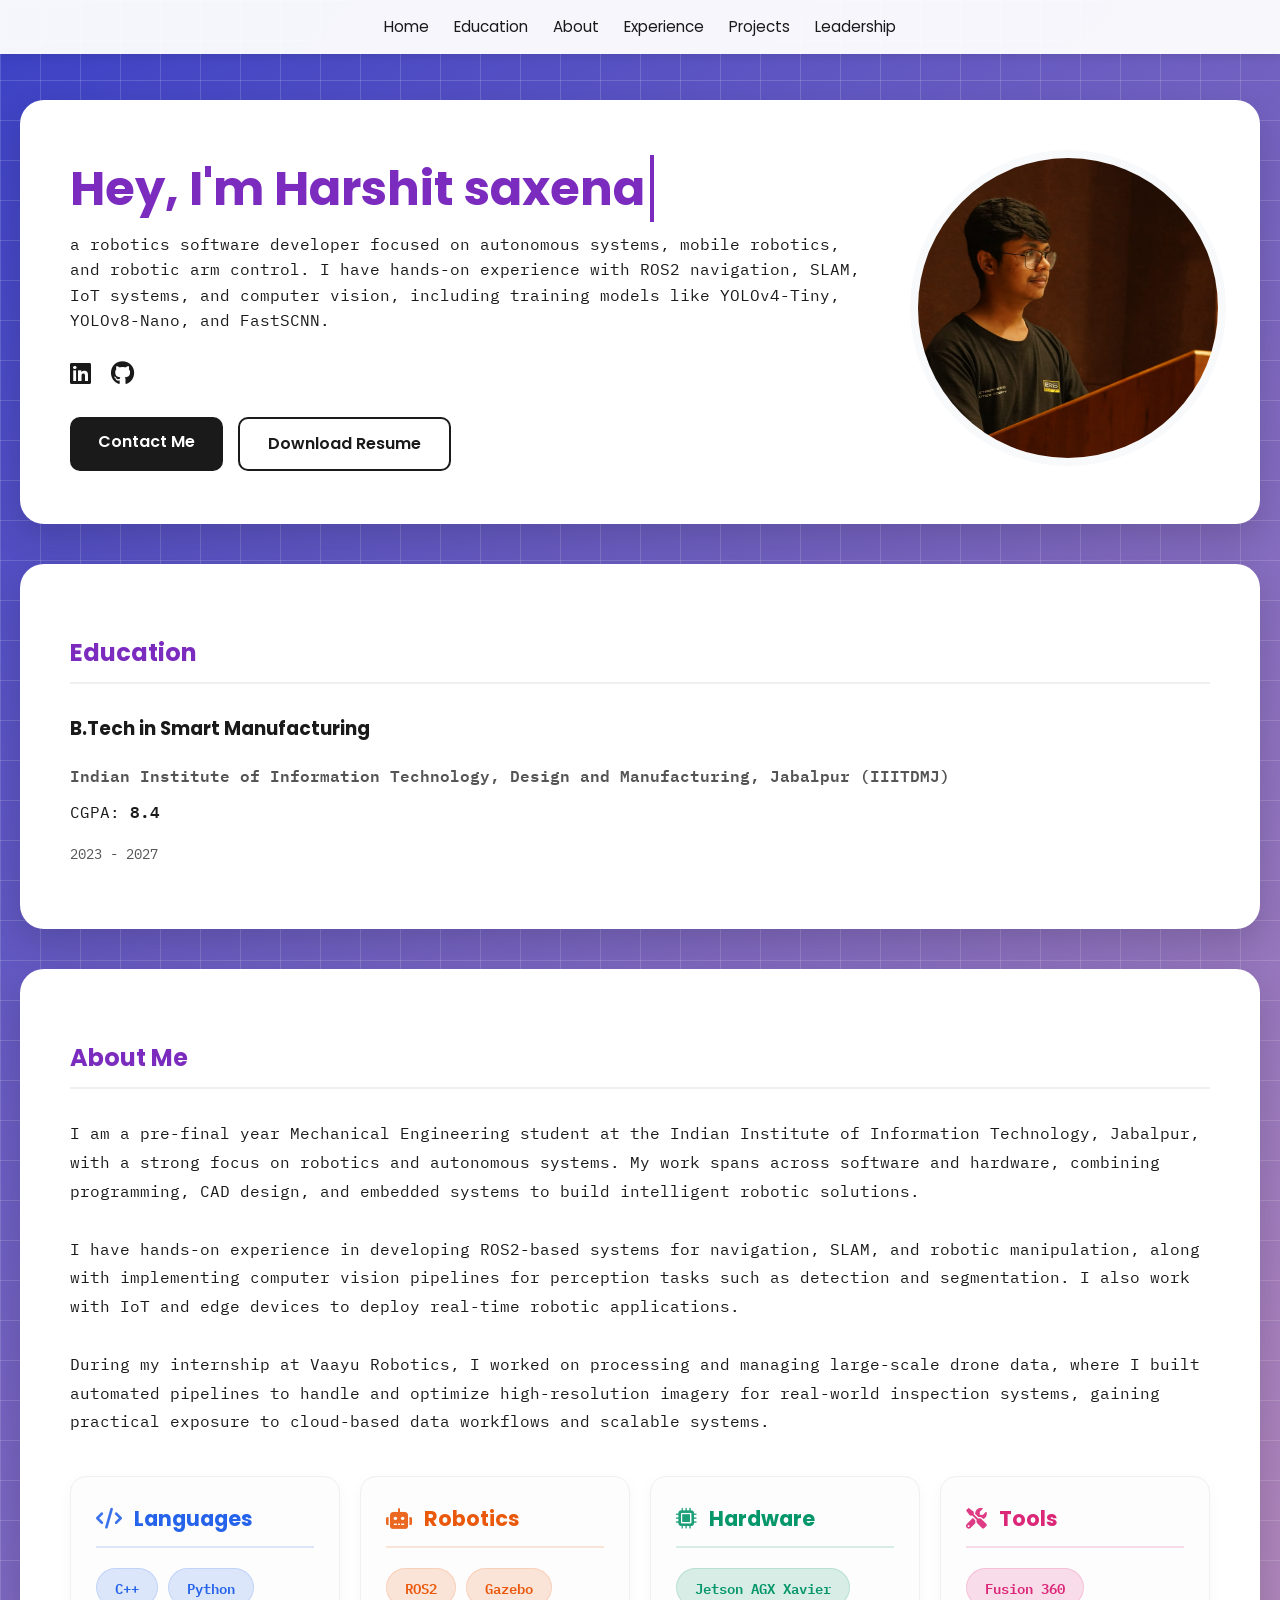
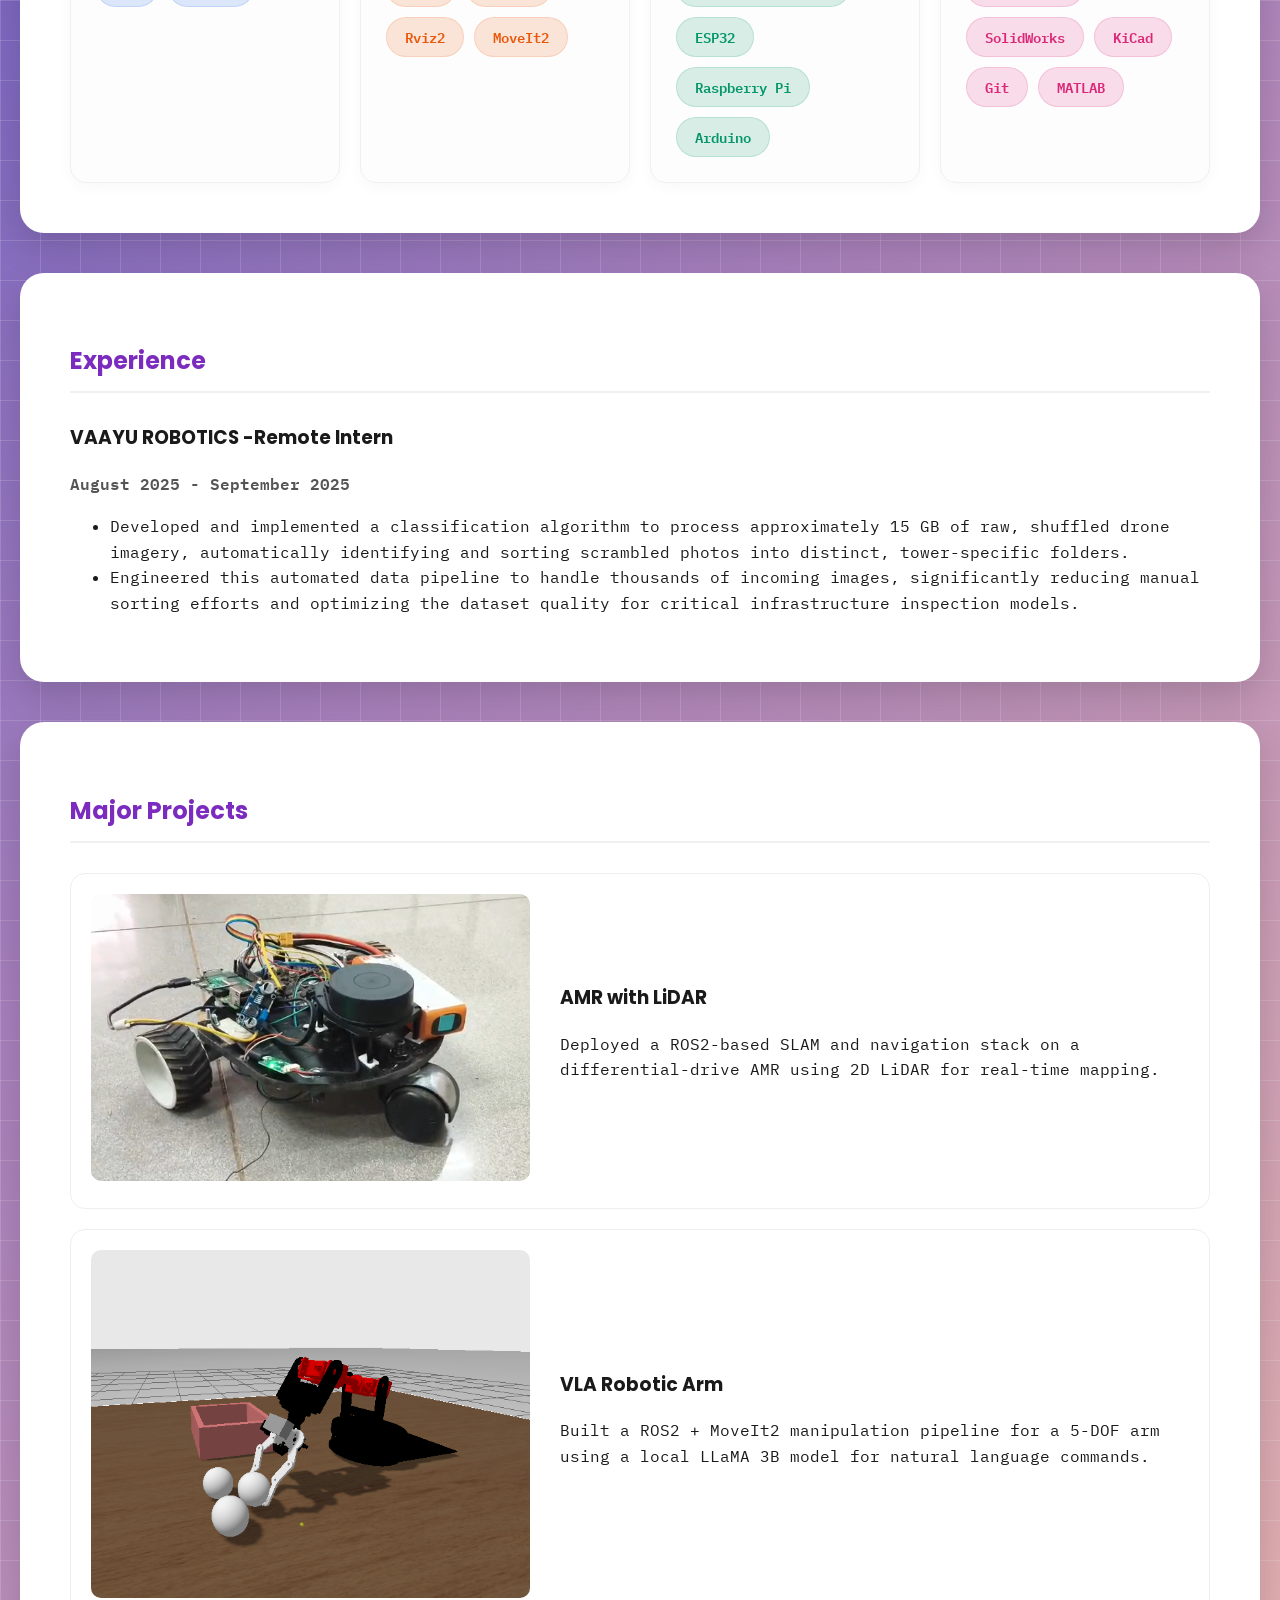
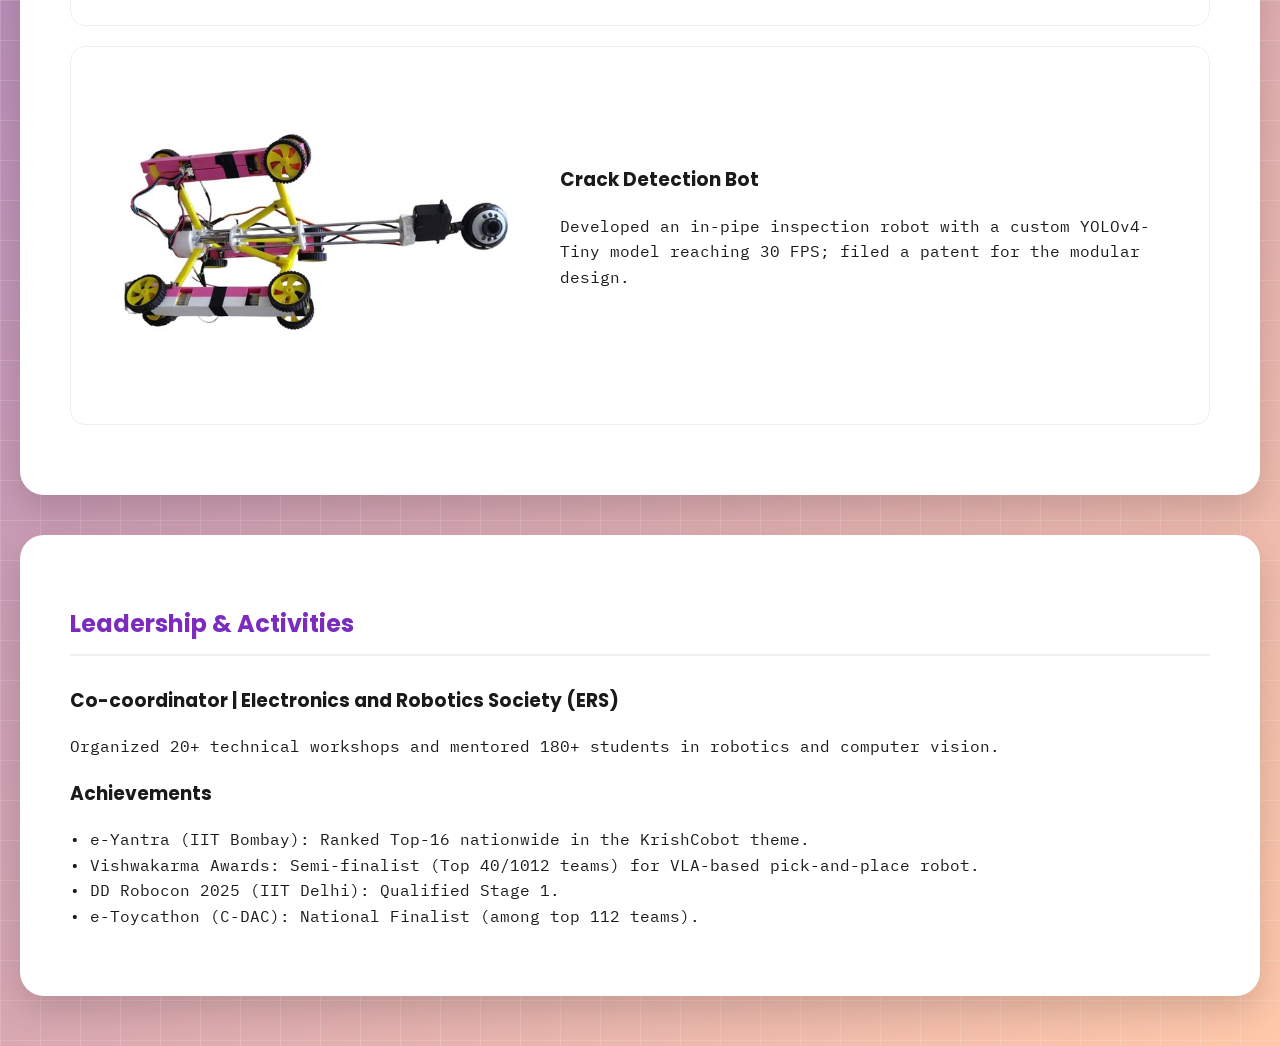
==== index.html @ 7beb9504 "Feat: Add initial project files and assets" ====
<!DOCTYPE html>
<html lang="en">
<head>
    <meta charset="UTF-8">
    <meta name="viewport" content="width=device-width, initial-scale=1.0">
    <title>Harshit Kumar Saxena | Portfolio</title>
    <link rel="stylesheet" href="https://cdnjs.cloudflare.com/ajax/libs/font-awesome/6.0.0/css/all.min.css">
    <link rel="stylesheet" href="styles.css">
</head>
<body>
    <nav>
        <div class="menu-btn" id="menu-btn">
            <i class="fa-solid fa-bars"></i>
        </div>
        
        <div class="nav-links" id="nav-links">
            <a href="#home">Home</a>
            <a href="#education">Education</a>
            <a href="#about">About</a>
            <a href="#experience">Experience</a>
            <a href="#projects">Projects</a>
            <a href="#leadership">Leadership</a>
        </div>
    </nav>

    <div class="container">
        <section id="home">
            <div class="hero-text">
                <p id="hero-greeting" style="margin:0; font-weight:600; color:var(--text-muted);"></p>
                <h1><span id="hero-title-accent"></span> <span id="hero-title-main"></span></h1>
                <p id="hero-description"></p>
                
                <div class="social-links">
                    <a id="link-linkedin" href="#" target="_blank"><i class="fa-brands fa-linkedin"></i></a>
                    <a id="link-github" href="#" target="_blank"><i class="fa-brands fa-github"></i></a>
                </div>

                <div class="btn-group">
                    <a id="link-email" href="#" class="btn btn-primary">Contact Me</a>
                    <a id="link-resume" href="#" class="btn btn-secondary" download>Download Resume</a>
                </div>
            </div>
            <div class="hero-img">
                <img id="hero-image" src="" alt="Profile">
            </div>
        </section>

        <section id="education">
            <h2>Education</h2>
            <div class="item">
                <h3 id="edu-degree"></h3>
                <span id="edu-institution" style="color: var(--text-muted); font-weight:600;"></span>
                <p style="margin-top: 10px;">CGPA: <span id="edu-cgpa" style="font-weight: 600;"></span></p>
                <p id="edu-duration" style="color: var(--text-muted); font-size: 0.9rem; margin-top: 5px;"></p>
            </div>
        </section>

        <section id="about">
            <h2>About Me</h2>
            <div id="about-description" style="margin-bottom: 40px; line-height: 1.8;"></div>
            
            <div class="skills-grid" id="skills-container"></div>
        </section>

        <section id="experience">
            <h2>Experience</h2>
            <div id="experience-container"></div>
        </section>

        <section id="projects">
            <h2>Major Projects</h2>
            <div id="projects-container"></div>
        </section>

        <section id="leadership">
            <h2>Leadership & Activities</h2>
            <div id="leadership-container"></div>
        </section>
    </div>

    <script>
        // --- 1. DATA LOADING FUNCTION ---
        async function loadPortfolioData() {
            try {
                const response = await fetch('data.json');
                const data = await response.json();

                // 1. Populate Hero
                document.getElementById('hero-title-accent').innerText = data.hero.titleAccent;
                document.getElementById('hero-description').innerText = data.hero.description;
                document.getElementById('link-linkedin').href = data.hero.linkedin;
                document.getElementById('link-github').href = data.hero.github;
                document.getElementById('link-email').href = `mailto:${data.hero.email}`;
                document.getElementById('link-resume').href = data.hero.resume;
                document.getElementById('hero-image').src = data.hero.image;

                // Populate Education
                document.getElementById('edu-degree').innerText = data.education.degree;
                document.getElementById('edu-institution').innerText = data.education.institution;
                document.getElementById('edu-cgpa').innerText = data.education.cgpa;
                document.getElementById('edu-duration').innerText = data.education.duration;

                // 2. Populate About
                document.getElementById('about-description').innerHTML = data.about.description;

                // 3. Populate Skills (Upgraded with Multi-Color Themes)
                const categoryThemes = {
                    "Languages": { icon: "fa-solid fa-code", color: "#2563eb", bg: "rgba(37, 99, 235, 0.15)" }, // Blue
                    "Robotics": { icon: "fa-solid fa-robot", color: "#ea580c", bg: "rgba(234, 88, 12, 0.15)" }, // Orange
                    "Hardware": { icon: "fa-solid fa-microchip", color: "#059669", bg: "rgba(5, 150, 105, 0.15)" }, // Green
                    "Tools": { icon: "fa-solid fa-screwdriver-wrench", color: "#db2777", bg: "rgba(219, 39, 119, 0.15)" } // Pink
                };

                const skillsHtml = data.skills.map(skill => {
                    // Get the theme for this category, or use default purple
                    const theme = categoryThemes[skill.category] || { icon: "fa-solid fa-star", color: "var(--accent)", bg: "rgba(123, 44, 191, 0.15)" };
                    
                    // Inject the dynamic colors directly into the tags
                    const tags = skill.items.split(',').map(item => 
                        `<span class="skill-tag" style="--tag-color: ${theme.color}; --tag-bg: ${theme.bg};">${item.trim()}</span>`
                    ).join('');
                    
                    return `
                    <div class="skill-category-card">
                        <h3 class="skill-category-title" style="color: ${theme.color}; border-bottom-color: ${theme.bg};">
                            <i class="${theme.icon}" style="margin-right: 12px; opacity: 0.9;"></i>${skill.category}
                        </h3>
                        <div class="skill-tags-container">
                            ${tags}
                        </div>
                    </div>
                    `;
                }).join('');
                document.getElementById('skills-container').innerHTML = skillsHtml;

                // 4. Populate Experience
                const expHtml = data.experience.map(exp => `
                    <div class="item">
                        <h3>${exp.role}</h3>
                        <span style="color: var(--text-muted); font-weight:600;">${exp.date}</span>
                        <ul>${exp.tasks.map(task => `<li>${task}</li>`).join('')}</ul>
                    </div>
                `).join('');
                document.getElementById('experience-container').innerHTML = expHtml;

                // 5. Populate Projects (Clickable Cards)
                const projHtml = data.projects.map(proj => `
                    <a href="${proj.link}" style="text-decoration: none; color: inherit; display: block;">
                        <div class="project-item project-card-hover">
                            <div class="project-media">
                                <img src="${proj.media}" alt="${proj.title} Media" onerror="this.src='https://via.placeholder.com/400x250?text=Project+Image'">
                            </div>
                            <div class="project-content">
                                <h3>${proj.title}</h3>
                                <p>${proj.description}</p>
                            </div>
                        </div>
                    </a>
                `).join('');
                document.getElementById('projects-container').innerHTML = projHtml;

                // 6. Populate Leadership
                const leadHtml = data.leadership.map(item => `
                    <div class="item">
                        <h3>${item.title}</h3>
                        <p>${item.description}</p>
                    </div>
                `).join('');
                document.getElementById('leadership-container').innerHTML = leadHtml;

            } catch (error) {
                console.error('Error loading data.json:', error);
            }
        }

        function initializeAnimations() {
            // A. Typewriter Effect for Hero Title
            const titleElement = document.getElementById('hero-title-accent');
            const text = titleElement.innerText; // Get the text that was just loaded from JSON
            titleElement.innerText = '';         // Clear it out to prepare for typing
            titleElement.classList.add('typewriter'); // Add the blinking cursor CSS class
            
            let i = 0;
            function type() {
                if (i < text.length) {
                    titleElement.innerHTML += text.charAt(i);
                    i++;
                    setTimeout(type, 50); // Speed of typing (50ms per letter)
                } else {
                    // Optional: remove blinking cursor 3 seconds after typing finishes
                    setTimeout(() => titleElement.classList.remove('typewriter'), 3000); 
                }
            }
            // Wait slightly before starting the typing effect
            setTimeout(type, 600); 

            // B. Scroll Reveal Observer (Fades sections in as you scroll down)
            const sections = document.querySelectorAll('section');
            
            // Hide all sections initially
            sections.forEach(sec => sec.classList.add('reveal'));

            // Watch for sections to enter the viewport
            const observer = new IntersectionObserver((entries) => {
                entries.forEach(entry => {
                    if (entry.isIntersecting) {
                        entry.target.classList.add('active'); // Trigger the fade-up animation
                        observer.unobserve(entry.target); // Only animate once
                    }
                });
            }, { threshold: 0.15 }); // Triggers when 15% of the section is visible

            sections.forEach(sec => observer.observe(sec));
        }

        // --- 3. EXECUTE EVERYTHING ON LOAD ---
        document.addEventListener('DOMContentLoaded', async () => {
            // First, wait for all the data to be fetched and injected into the HTML
            await loadPortfolioData(); 
            // Second, apply the typewriter and scroll animations to that newly loaded data
            initializeAnimations();    
            
            // --- NEW: HAMBURGER MENU LOGIC ---
            const menuBtn = document.getElementById('menu-btn');
            const navLinks = document.getElementById('nav-links');
            const menuIcon = menuBtn.querySelector('i');

            // Toggle menu when clicking the hamburger
            menuBtn.addEventListener('click', () => {
                navLinks.classList.toggle('active');
                // Switch icon between bars and an 'X'
                if (navLinks.classList.contains('active')) {
                    menuIcon.classList.replace('fa-bars', 'fa-xmark');
                } else {
                    menuIcon.classList.replace('fa-xmark', 'fa-bars');
                }
            });

            // Close the menu automatically when a link is clicked
            document.querySelectorAll('.nav-links a').forEach(link => {
                link.addEventListener('click', () => {
                    navLinks.classList.remove('active');
                    menuIcon.classList.replace('fa-xmark', 'fa-bars');
                });
            });
        });
    </script>
</body>
</html>
---- styles.css ----
@import url('https://fonts.googleapis.com/css2?family=IBM+Plex+Mono:wght@400;600&family=Poppins:wght@600;700;800&display=swap');

:root {
    --bg-purple: linear-gradient(135deg,#3b41c5 0%, #a981bb 49%, #ffc8a9 100%);
    --accent: #7b2cbf;
    --text-dark: #1a1a1a;
    --text-muted: #555;
    --card-shadow: 0 15px 35px rgba(0,0,0,0.15);
}

html { scroll-behavior: smooth; }

body {
    margin: 0;
    font-family: 'IBM Plex Mono', monospace; 
    background: 
        linear-gradient(rgba(255, 255, 255, 0.15) 1px, transparent 1px),
        linear-gradient(90deg, rgba(255, 255, 255, 0.15) 1px, transparent 1px),
        var(--bg-purple);
    background-size: 40px 40px, 40px 40px, 100% 100%;
    animation: grid-scroll 20s linear infinite;
    color: var(--text-dark);
    line-height: 1.6;
    overflow-x: hidden;
}

@keyframes grid-scroll {
    0% { background-position: 0 0, 0 0, 0 0; }
    100% { background-position: 40px 40px, 40px 40px, 0 0; }
}

/* Heading Font */
h1, h2, h3, h4, nav a {
    font-family: 'Poppins', sans-serif;
}

nav {
    position: fixed;
    top: 0;
    width: 100%;
    box-sizing: border-box; /* THIS IS THE MAGIC FIX */
    background: rgba(255, 255, 255, 0.95);
    display: flex;
    justify-content: center;
    padding: 15px 0;
    z-index: 1000;
    box-shadow: 0 2px 10px rgba(0,0,0,0.1);
}

.nav-links {
    display: flex; /* THIS WAS 'hidden', CHANGE TO 'flex' */
    gap: 25px;
}

.menu-btn {
    display: none; /* THIS WAS 'hidden', CHANGE TO 'none' */
    position: relative;
    z-index: 2000;
    font-size: 1.8rem;
    color: #1a1a1a;
    padding: 5px;
    cursor: pointer;
}

nav a {
    text-decoration: none;
    color: var(--text-dark);
    font-size: 0.95rem;
    transition: 0.3s;
}

nav a:hover { color: var(--accent); }

.container {
    max-width: 1280px;
    margin: 100px auto 50px;
    padding: 0 20px;
    position: relative;
    z-index: 10; 
}

section {
    background: white;
    border-radius: 24px;
    padding: 50px;
    margin-bottom: 40px;
    box-shadow: var(--card-shadow);
}

/* Hero */
#home { display: flex; align-items: center; gap: 40px; }
.hero-text { flex: 1; }
.hero-img { flex: 0 0 300px; }
.hero-img img { width: 100%; height: 300px; border-radius: 50%; object-fit: cover; border: 8px solid #f8f9fa; }

h1 { font-size: 3rem; margin: 10px 0; line-height: 1.1; }
h1 span { color: var(--accent); }

.social-links { margin: 20px 0; display: flex; gap: 20px; font-size: 1.5rem; }
.social-links a { color: var(--text-dark); transition: 0.3s; }
.social-links a:hover { color: var(--accent); transform: translateY(-3px); }

.btn-group { display: flex; gap: 15px; margin-top: 25px; }
.btn {
    padding: 12px 28px;
    border-radius: 10px;
    text-decoration: none;
    font-weight: 600;
    font-family: 'Poppins', sans-serif;
    transition: 0.3s;
}
.btn-primary { background: var(--text-dark); color: white; }
.btn-secondary { border: 2px solid var(--text-dark); color: var(--text-dark); }
.btn:hover { opacity: 0.8; transform: translateY(-2px); }

h2 { color: var(--accent); border-bottom: 2px solid #f0f0f0; padding-bottom: 10px; margin-bottom: 30px; }

.skills-grid { display: grid; grid-template-columns: repeat(auto-fit, minmax(200px, 1fr)); gap: 20px; }

/* NEW: Project Layout (Media Left, Content Right) */
.project-item {
    display: flex;
    gap: 30px;
    align-items: center;
    border: 1px solid #eee;
    padding: 20px;
    border-radius: 15px;
    margin-bottom: 20px;
}
/* Hover effect for clickable project cards */
.project-card-hover {
    transition: transform 0.3s ease, box-shadow 0.3s ease;
    cursor: pointer;
}

.project-card-hover:hover {
    transform: translateY(-5px);
    box-shadow: 0 15px 30px rgba(0,0,0,0.15);
    border-color: var(--accent);
}
.project-media {
    flex: 0 0 40%; /* Takes up 40% of the width */
}
.project-media img, .project-media video {
    width: 100%;
    border-radius: 10px;
    object-fit: cover;
}
.project-content {
    flex: 1; /* Takes up remaining width */
}
.project-content h3 { margin-top: 0; }
.skill-category-card {
    background: #fdfdfd;
    border: 1px solid #f0f0f0;
    padding: 25px;
    border-radius: 16px;
    box-shadow: 0 4px 15px rgba(0,0,0,0.03);
    transition: transform 0.3s ease, box-shadow 0.3s ease;
}

.skill-category-card:hover {
    transform: translateY(-5px);
    box-shadow: 0 10px 25px rgba(0,0,0,0.08);
    border-color: var(--accent);
}

.skill-category-title {
    color: var(--accent);
    margin-top: 0;
    margin-bottom: 20px;
    font-size: 1.3rem;
    border-bottom: 2px solid #eee;
    padding-bottom: 10px;
}

.skill-tags-container {
    display: flex;
    flex-wrap: wrap;
    gap: 10px;
}

.skill-tag {
    /* Uses dynamic variables assigned in JS, defaults to purple if missing */
    background: var(--tag-bg, rgba(123, 44, 191, 0.08)); 
    color: var(--tag-color, var(--accent)); 
    border: 1px solid var(--tag-bg, rgba(123, 44, 191, 0.2));
    padding: 8px 18px;
    border-radius: 50px;
    font-family: 'IBM Plex Mono', monospace;
    font-size: 0.85rem;
    font-weight: 600;
    transition: all 0.3s ease;
    display: inline-flex;
    align-items: center;
}

.skill-tag:hover {
    /* Fills with solid dynamic color on hover */
    background: var(--tag-color, var(--accent));
    color: white;
    transform: translateY(-3px);
    box-shadow: 0 8px 15px var(--tag-bg, rgba(123, 44, 191, 0.25));
    border-color: var(--tag-color, var(--accent));
}

/* Keep the existing icon style for the robotic arm only */
.floating-bg-icon {
    position: fixed;
    /* Changed to a dark semi-transparent color instead of white */
    color: rgba(0, 0, 0, 0.08); 
    font-size: 28rem;
    z-index: 1;
    pointer-events: none;
}

/* Base style for background IMAGE asset containers */
.floating-bg-asset {
    position: fixed;
    z-index: 1; /* FIX: Changed from -1 to 1 */
    pointer-events: none; /* Non-interactive */
}

/* Positioning for the Robotic Arm Icon (Top Right) */
.bg-robot-arm {
    top: 15%;
    right: 5%;
    transform: rotate(-30deg);
    animation: float-arm 10s ease-in-out infinite;
}

/* --- MOBILE & TABLET OPTIMIZATIONS --- */
@media (max-width: 768px) {
    .floating-bg-icon { font-size: 15rem; opacity: 0.03; }
    .bg-robot-arm { top: 10%; right: -5%; }
    
    /* Make the mobile bot smaller but still prominent on phones */
    .bg-mobile-bot img {
        width: 60vw;
        opacity: 0.15;
    }
    .bg-mobile-bot { bottom: 0; left: -10%; }
}


/* --- NEW: SCROLL REVEAL ANIMATIONS --- */
.reveal {
    opacity: 0;
    transform: translateY(40px);
    transition: all 0.8s cubic-bezier(0.5, 0, 0, 1);
}

.reveal.active {
    opacity: 1;
    transform: translateY(0);
}

/* --- NEW: TYPEWRITER CURSOR --- */
.typewriter {
    border-right: 4px solid var(--accent);
    padding-right: 5px;
    animation: blink 0.8s step-end infinite;
}

@keyframes blink {
    0%, 100% { border-color: transparent; }
    50% { border-color: var(--accent); }
}

/* --- ENHANCED: ROBOTICS GLOW ON HOVER --- */
.project-card-hover:hover, .skill-category-card:hover {
    transform: translateY(-5px);
    /* Adds a "Neon Tech" glow to cards when hovered */
    box-shadow: 0 15px 30px rgba(123, 44, 191, 0.2), 0 0 15px rgba(123, 44, 191, 0.1);
    border-color: var(--accent);
}

/* ========================================================= */
/* --- ALL MOBILE & TABLET OPTIMIZATIONS (SCREENS < 768px) - */
/* ========================================================= */
@media (max-width: 768px) {
    
    /* 1. Fix Background Icons */
    .floating-bg-icon { font-size: 15rem; opacity: 0.03; }
    .bg-robot-arm { top: 10%; right: -5%; }

    nav {
        justify-content: flex-end;
        padding: 15px 15px;
    }
    .menu-btn {
        display: block; /* THIS WAS 'hidden', CHANGE TO 'block' */
        position: relative;
        z-index: 2000; /* THIS WAS 0, CHANGE TO 2000 */
    }
    .nav-links {
        position: absolute;
        top: 100%;
        left: 0;
        width: 100%;
        background: rgba(255, 255, 255, 0.60);
        flex-direction: column;
        align-items: center;
        gap: 0;
        box-shadow: 0 10px 10px rgba(0,0,0,0.1);
        max-height: 0;
        overflow: hidden;
        transition: max-height 0.3s ease-in-out;
    }
    .nav-links.active { max-height: 400px; }
    .nav-links a {
        padding: 15px 0;
        width: 100%;
        text-align: center;
        border-top: 1px solid #f0f0f0;
        font-size: 1.1rem;
    }

    /* 3. Fix Hero Section Squishing */
    section {
        padding: 30px 20px; /* Reduces massive desktop padding for phones */
    }
    #home {
        flex-direction: column-reverse; /* Stacks elements: Image on top, Text on bottom */
        text-align: center;
        gap: 20px;
    }
    .hero-img { 
        flex: 0 0 auto; 
    }
    .hero-img img {
        width: 200px; /* Shrinks the giant 300px image to fit phones */
        height: 200px;
        border-width: 4px;
        margin: 0 auto; /* Centers the image */
    }
    .social-links {
        justify-content: center; /* Centers the LinkedIn/GitHub icons */
    }
    .btn-group {
        justify-content: center; /* Centers the buttons */
        flex-wrap: wrap; /* Allows buttons to stack if the screen is super tiny */
    }
    
    /* 4. Fix Project Cards Squishing */
    .project-item {
        flex-direction: column; /* Stacks the project video on top of the text */
        text-align: center;
    }
    .project-media { 
        flex: 0 0 auto; 
        width: 100%; 
    }
}
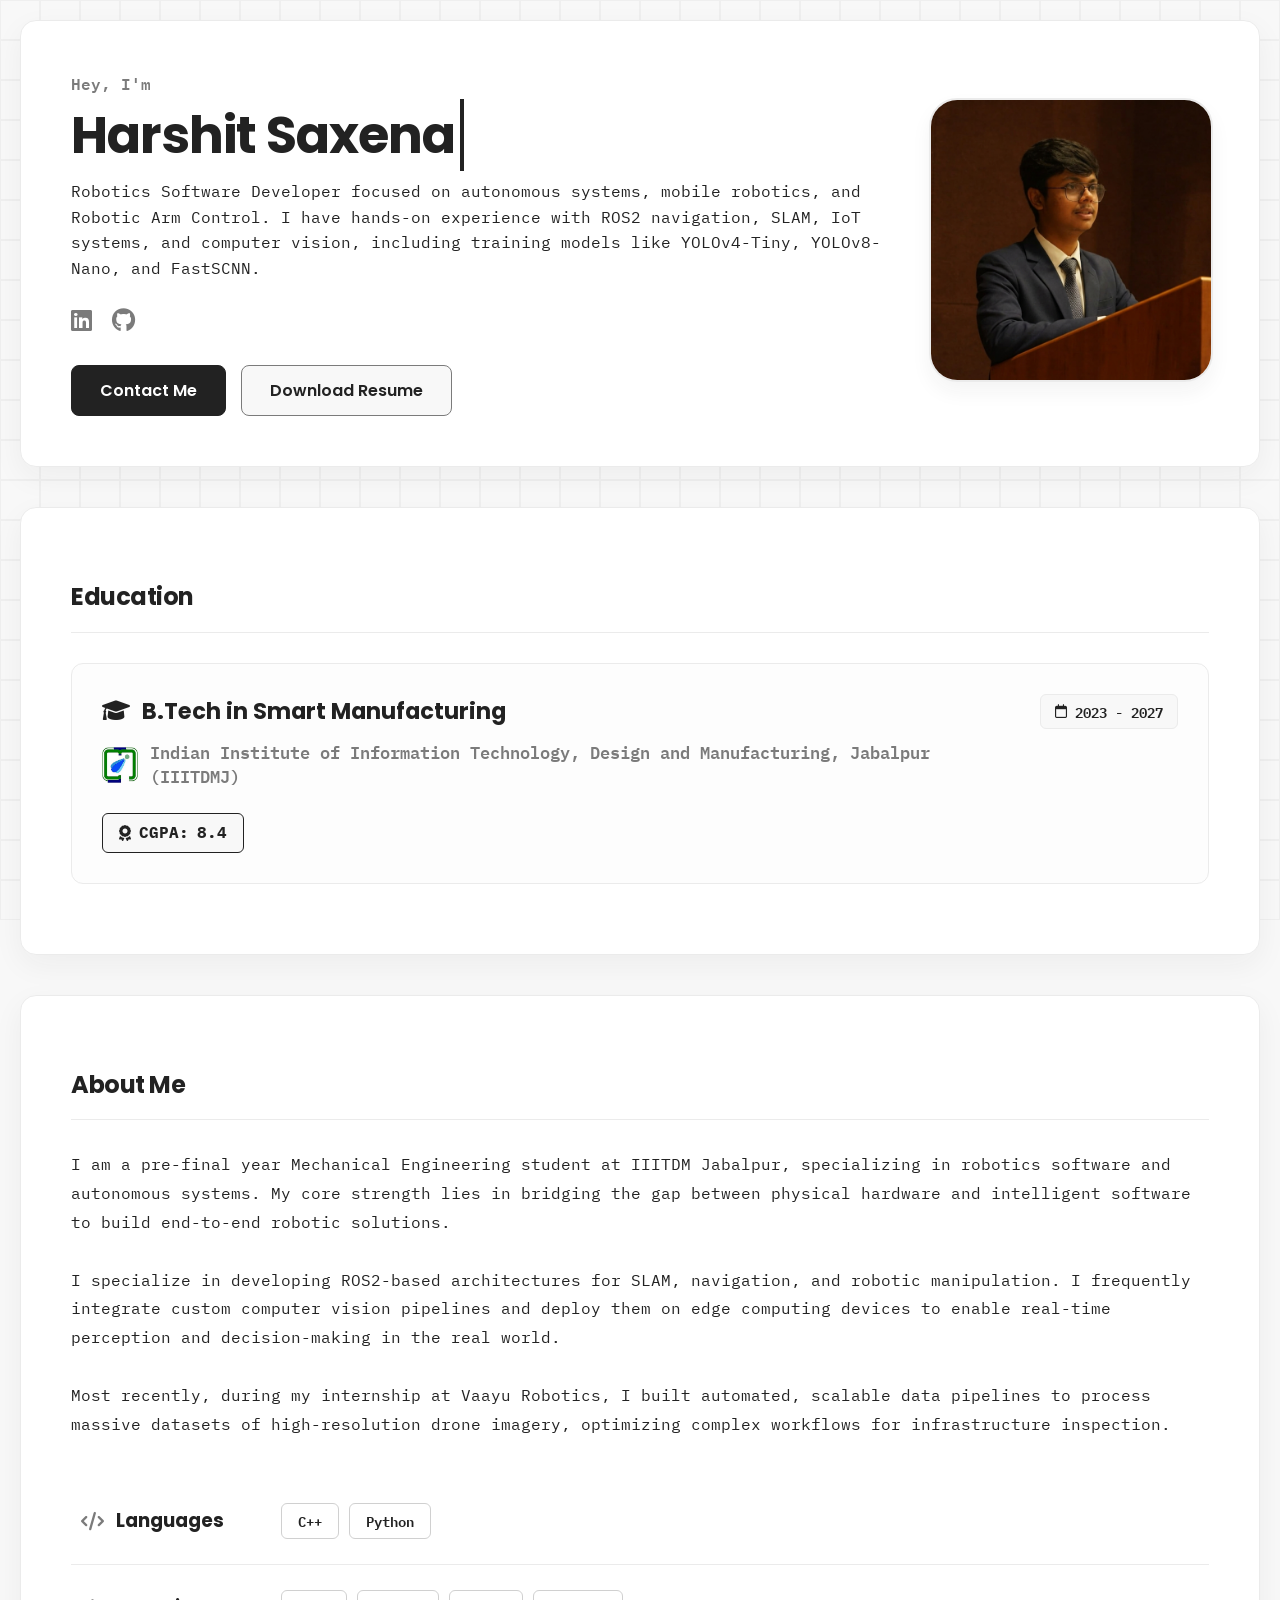
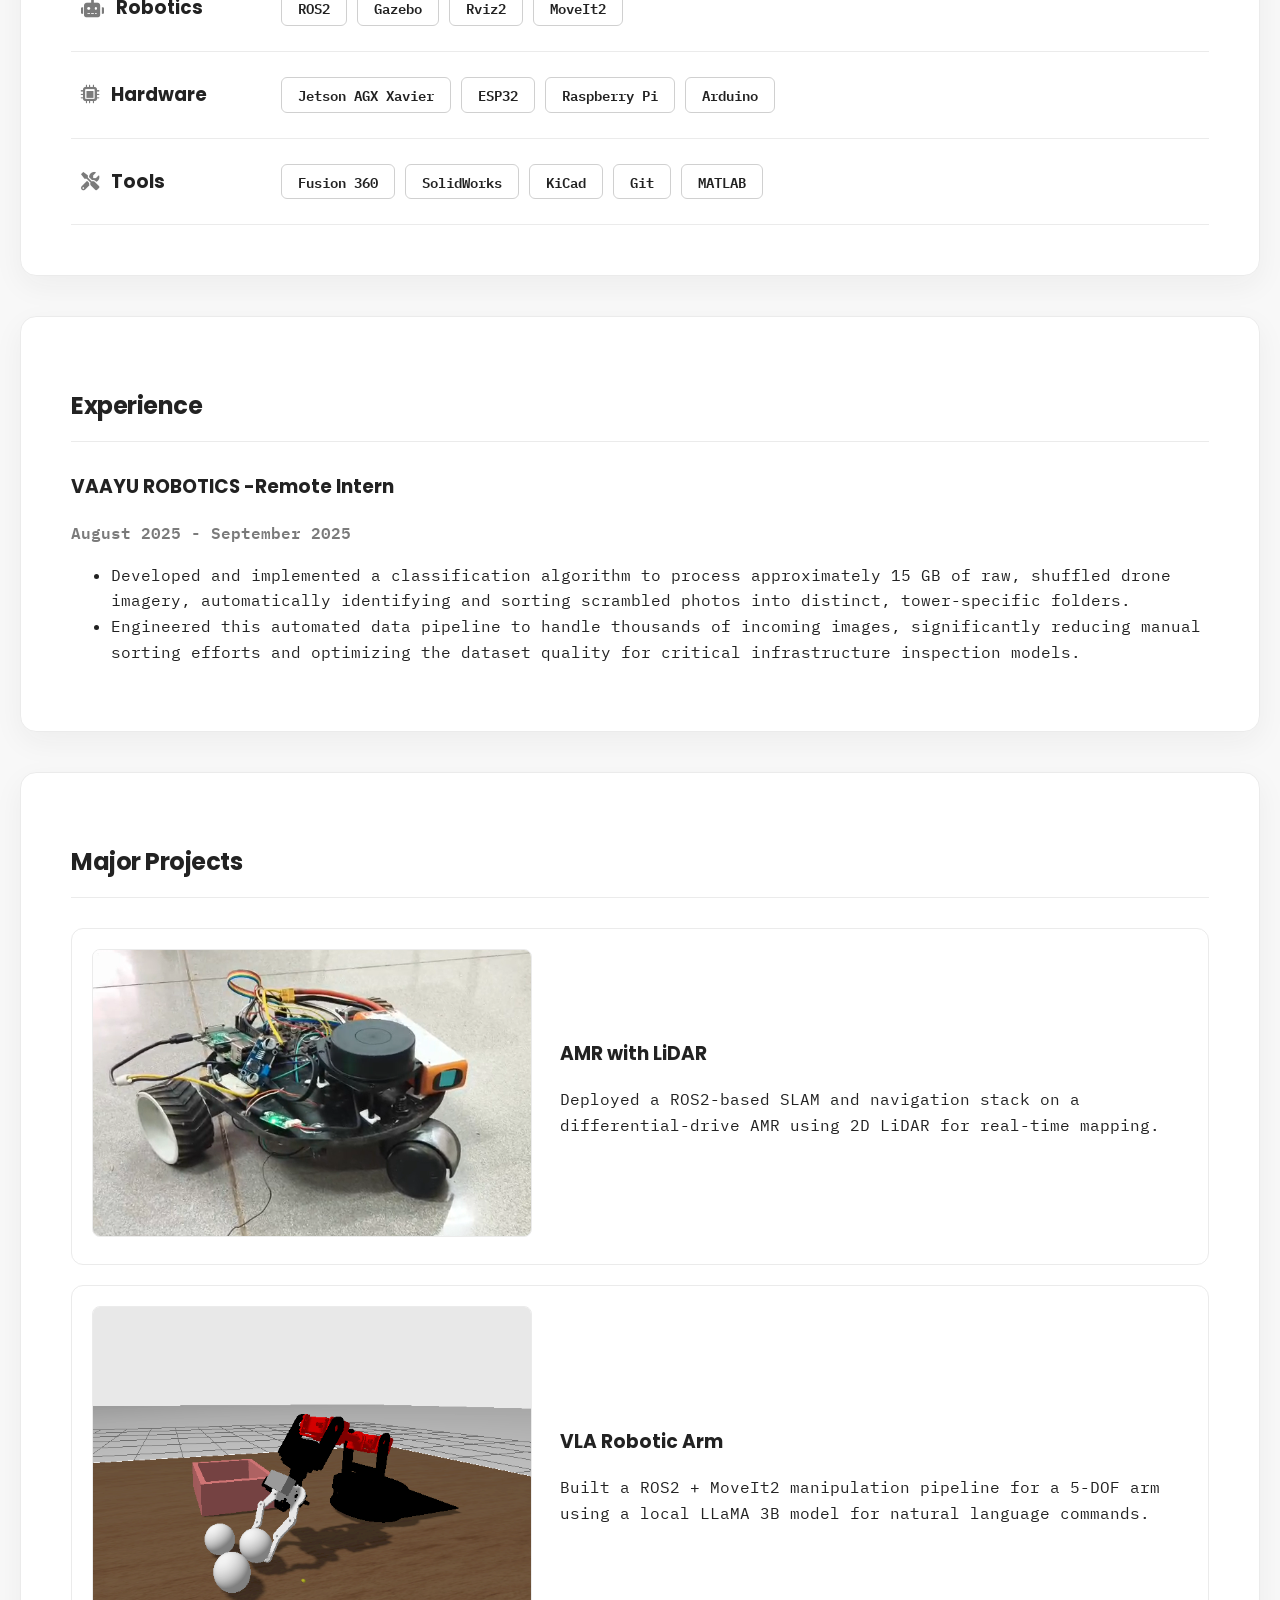
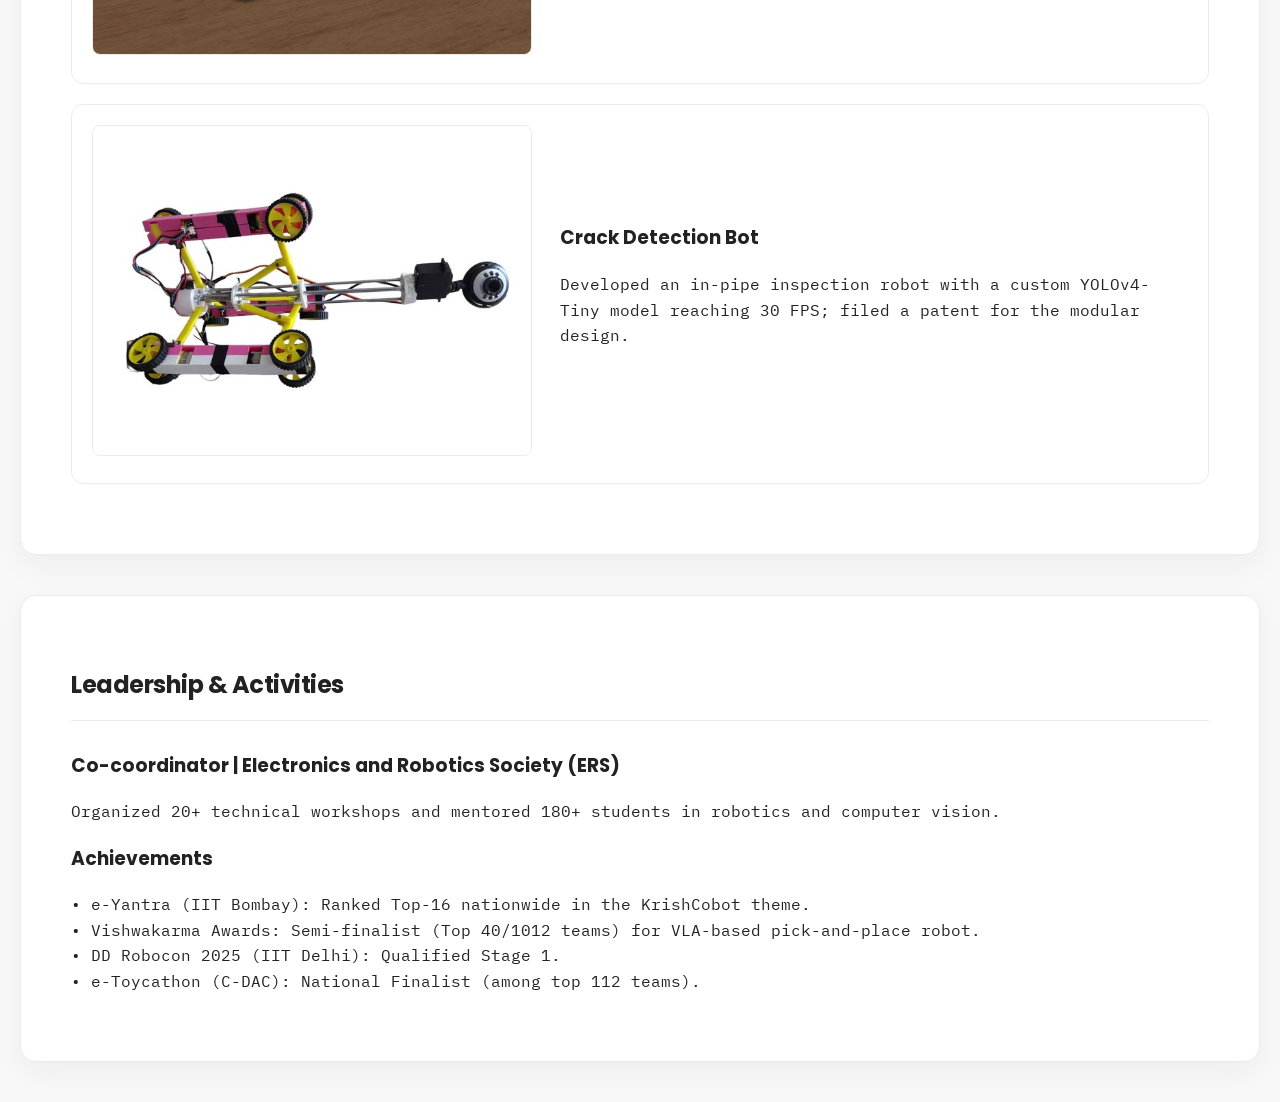
==== commit f8d0554a: "Feat: New Grid Layout" ====
--- a/index.html
+++ b/index.html
@@ -8,25 +8,14 @@
     <link rel="stylesheet" href="styles.css">
 </head>
 <body>
-    <nav>
-        <div class="menu-btn" id="menu-btn">
-            <i class="fa-solid fa-bars"></i>
-        </div>
-        
-        <div class="nav-links" id="nav-links">
-            <a href="#home">Home</a>
-            <a href="#education">Education</a>
-            <a href="#about">About</a>
-            <a href="#experience">Experience</a>
-            <a href="#projects">Projects</a>
-            <a href="#leadership">Leadership</a>
-        </div>
-    </nav>
+    <body>
+    <div id="interactive-grid" class="interactive-grid"></div>
+
 
     <div class="container">
         <section id="home">
             <div class="hero-text">
-                <p id="hero-greeting" style="margin:0; font-weight:600; color:var(--text-muted);"></p>
+                <p id="hero-greeting" style="margin:0; font-weight:600; color:var(--text-muted);font-size: 1rem;"></p>
                 <h1><span id="hero-title-accent"></span> <span id="hero-title-main"></span></h1>
                 <p id="hero-description"></p>
                 
@@ -47,11 +36,35 @@
 
         <section id="education">
             <h2>Education</h2>
-            <div class="item">
-                <h3 id="edu-degree"></h3>
-                <span id="edu-institution" style="color: var(--text-muted); font-weight:600;"></span>
-                <p style="margin-top: 10px;">CGPA: <span id="edu-cgpa" style="font-weight: 600;"></span></p>
-                <p id="edu-duration" style="color: var(--text-muted); font-size: 0.9rem; margin-top: 5px;"></p>
+            
+            <div class="project-item project-card-hover" style="display: block; padding: 30px; background: #fdfdfd;">
+                
+                <div style="display: flex; justify-content: space-between; align-items: flex-start; flex-wrap: wrap; gap: 15px;">
+                    <div style="flex: 1; min-width: 250px;">
+                        <h3 style="margin-top: 0; margin-bottom: 12px; font-size: 1.4rem;">
+                            <i class="fa-solid fa-graduation-cap" style="color: var(--accent); margin-right: 12px;"></i><span id="edu-degree"></span>
+                        </h3>
+                        
+                        <div style="display: flex; align-items: center; gap: 12px; color: var(--text-muted); font-weight: 600; font-size: 1.05rem; line-height: 1.4;">
+                            <img src="assests/images/logo.png" alt="IIITDMJ Logo" style="height: 36px; width: 36px; object-fit: contain; border-radius: 6px;">
+                            <span id="edu-institution"></span>
+                        </div>
+                        
+                    </div>
+                    
+                    <div class="date-badge" style="margin-top: 0;">
+                        <i class="fa-regular fa-calendar"></i>
+                        <span id="edu-duration"></span>
+                    </div>
+                </div>
+
+                <div style="margin-top: 25px;">
+                    <div style="display: inline-flex; align-items: center; gap: 8px; background: #F8F8F8; color: #222222; padding: 6px 16px; border-radius: 6px; font-weight: 700; font-family: 'IBM Plex Mono', monospace; border: 1px solid #222222;">
+                        <i class="fa-solid fa-award"></i>
+                        CGPA: <span id="edu-cgpa"></span>
+                    </div>
+                </div>
+                
             </div>
         </section>
 
@@ -86,6 +99,7 @@
                 const data = await response.json();
 
                 // 1. Populate Hero
+                document.getElementById('hero-greeting').innerText = data.hero.greeting;
                 document.getElementById('hero-title-accent').innerText = data.hero.titleAccent;
                 document.getElementById('hero-description').innerText = data.hero.description;
                 document.getElementById('link-linkedin').href = data.hero.linkedin;
@@ -103,27 +117,26 @@
                 // 2. Populate About
                 document.getElementById('about-description').innerHTML = data.about.description;
 
-                // 3. Populate Skills (Upgraded with Multi-Color Themes)
+               // 3. Populate Skills (Minimalist Monochrome Theme)
                 const categoryThemes = {
-                    "Languages": { icon: "fa-solid fa-code", color: "#2563eb", bg: "rgba(37, 99, 235, 0.15)" }, // Blue
-                    "Robotics": { icon: "fa-solid fa-robot", color: "#ea580c", bg: "rgba(234, 88, 12, 0.15)" }, // Orange
-                    "Hardware": { icon: "fa-solid fa-microchip", color: "#059669", bg: "rgba(5, 150, 105, 0.15)" }, // Green
-                    "Tools": { icon: "fa-solid fa-screwdriver-wrench", color: "#db2777", bg: "rgba(219, 39, 119, 0.15)" } // Pink
+                    "Languages": { icon: "fa-solid fa-code" },
+                    "Robotics": { icon: "fa-solid fa-robot" },
+                    "Hardware": { icon: "fa-solid fa-microchip" },
+                    "Tools": { icon: "fa-solid fa-screwdriver-wrench" }
                 };
 
                 const skillsHtml = data.skills.map(skill => {
-                    // Get the theme for this category, or use default purple
-                    const theme = categoryThemes[skill.category] || { icon: "fa-solid fa-star", color: "var(--accent)", bg: "rgba(123, 44, 191, 0.15)" };
+                    const theme = categoryThemes[skill.category] || { icon: "fa-solid fa-star" };
                     
-                    // Inject the dynamic colors directly into the tags
+                    // Tags are now styled purely by CSS, so we just inject the raw HTML
                     const tags = skill.items.split(',').map(item => 
-                        `<span class="skill-tag" style="--tag-color: ${theme.color}; --tag-bg: ${theme.bg};">${item.trim()}</span>`
+                        `<span class="skill-tag">${item.trim()}</span>`
                     ).join('');
                     
                     return `
                     <div class="skill-category-card">
-                        <h3 class="skill-category-title" style="color: ${theme.color}; border-bottom-color: ${theme.bg};">
-                            <i class="${theme.icon}" style="margin-right: 12px; opacity: 0.9;"></i>${skill.category}
+                        <h3 class="skill-category-title">
+                            <i class="${theme.icon}" style="margin-right: 12px;"></i>${skill.category}
                         </h3>
                         <div class="skill-tags-container">
                             ${tags}
@@ -244,6 +257,58 @@
                 });
             });
         });
+       // --- UPGRADED: FULL-PAGE INDIVIDUAL CELL TRACKING GRID ---
+        const gridContainer = document.getElementById('interactive-grid');
+        const cellSize = 40; // Must match your CSS width/height
+        let columns = 0;
+        let rows = 0;
+
+        function createInteractiveGrid() {
+            gridContainer.innerHTML = '';
+            
+            // Calculate exact number of columns and rows (+1 to safely cover the edges)
+            columns = Math.floor(window.innerWidth / cellSize) + 1;
+            rows = Math.floor(window.innerHeight / cellSize) + 1;
+            
+            // THE FIX: Force the container to perfectly fit the calculated columns 
+            // so the browser's flex-wrap doesn't break the tracking math
+            gridContainer.style.width = `${columns * cellSize}px`;
+            gridContainer.style.height = `${rows * cellSize}px`;
+
+            const totalCells = columns * rows;
+
+            // Generate the empty cells
+            for (let i = 0; i < totalCells; i++) {
+                const cell = document.createElement('div');
+                cell.classList.add('grid-cell');
+                gridContainer.appendChild(cell);
+            }
+        }
+
+        // Initialize grid on load and handle screen resizing
+        createInteractiveGrid();
+        window.addEventListener('resize', createInteractiveGrid);
+
+        // THE FIX: Global mouse tracking (Bypasses z-index blocking)
+        document.addEventListener('mousemove', (e) => {
+            // Calculate which column and row the mouse is currently over
+            const col = Math.floor(e.clientX / cellSize);
+            const row = Math.floor(e.clientY / cellSize);
+            
+            // Convert the row/col into the specific index of the cell array
+            const targetIndex = (row * columns) + col;
+            const targetCell = gridContainer.children[targetIndex];
+
+            // If the cell exists, light it up
+            if (targetCell) {
+                targetCell.classList.add('active');
+
+                // Fade it out after 2 seconds
+                setTimeout(() => {
+                    targetCell.classList.remove('active');
+                }, 1000);
+            }
+        });
     </script>
 </body>
 </html>
--- a/styles.css
+++ b/styles.css
@@ -1,192 +1,218 @@
 @import url('https://fonts.googleapis.com/css2?family=IBM+Plex+Mono:wght@400;600&family=Poppins:wght@600;700;800&display=swap');
 
 :root {
-    --bg-purple: linear-gradient(135deg,#3b41c5 0%, #a981bb 49%, #ffc8a9 100%);
-    --accent: #7b2cbf;
-    --text-dark: #1a1a1a;
-    --text-muted: #555;
-    --card-shadow: 0 15px 35px rgba(0,0,0,0.15);
+    /* NEW MINIMALIST PALETTE */
+    --primary: #222222;     /* Deep Charcoal */
+    --secondary: #7B7B7B;   /* Medium Gray */
+    --tertiary: #F8F8F8;    /* Off-White */
+    --white: #FFFFFF;       /* Pure White */
+    
+    --accent: #222222;      /* Accent is now sharp charcoal */
+    --text-dark: #222222;
+    --text-muted: #7B7B7B;
+    --card-shadow: 0 10px 30px rgba(34, 34, 34, 0.05);
 }
 
 html { scroll-behavior: smooth; }
+
 
 body {
     margin: 0;
     font-family: 'IBM Plex Mono', monospace; 
-    background: 
-        linear-gradient(rgba(255, 255, 255, 0.15) 1px, transparent 1px),
-        linear-gradient(90deg, rgba(255, 255, 255, 0.15) 1px, transparent 1px),
-        var(--bg-purple);
-    background-size: 40px 40px, 40px 40px, 100% 100%;
-    animation: grid-scroll 20s linear infinite;
+    background-color: var(--tertiary);
     color: var(--text-dark);
     line-height: 1.6;
     overflow-x: hidden;
 }
 
-@keyframes grid-scroll {
-    0% { background-position: 0 0, 0 0, 0 0; }
-    100% { background-position: 40px 40px, 40px 40px, 0 0; }
-}
-
-/* Heading Font */
+/* Simulates wheeled robot driving forward over a grid */
+@keyframes forward-drive {
+    0% { background-position: 0 0; }
+    100% { background-position: 0 40px; } 
+}
+
 h1, h2, h3, h4, nav a {
     font-family: 'Poppins', sans-serif;
 }
 
-nav {
-    position: fixed;
-    top: 0;
-    width: 100%;
-    box-sizing: border-box; /* THIS IS THE MAGIC FIX */
-    background: rgba(255, 255, 255, 0.95);
-    display: flex;
-    justify-content: center;
-    padding: 15px 0;
-    z-index: 1000;
-    box-shadow: 0 2px 10px rgba(0,0,0,0.1);
-}
-
-.nav-links {
-    display: flex; /* THIS WAS 'hidden', CHANGE TO 'flex' */
-    gap: 25px;
-}
-
-.menu-btn {
-    display: none; /* THIS WAS 'hidden', CHANGE TO 'none' */
-    position: relative;
-    z-index: 2000;
-    font-size: 1.8rem;
-    color: #1a1a1a;
-    padding: 5px;
-    cursor: pointer;
-}
-
-nav a {
-    text-decoration: none;
-    color: var(--text-dark);
-    font-size: 0.95rem;
-    transition: 0.3s;
-}
-
-nav a:hover { color: var(--accent); }
 
 .container {
-    max-width: 1280px;
-    margin: 100px auto 50px;
+    max-width: 1280px; /* Tighter width looks more elegant */
+    margin: 20px auto 8px;
     padding: 0 20px;
     position: relative;
     z-index: 10; 
 }
 
 section {
-    background: white;
-    border-radius: 24px;
+    background: var(--white);
+    border-radius: 16px; /* Slightly sharper corners */
     padding: 50px;
     margin-bottom: 40px;
     box-shadow: var(--card-shadow);
-}
-
-/* Hero */
+    border: 1px solid #EBEBEB;
+}
+
+/* --- HERO --- */
 #home { display: flex; align-items: center; gap: 40px; }
 .hero-text { flex: 1; }
-.hero-img { flex: 0 0 300px; }
-.hero-img img { width: 100%; height: 300px; border-radius: 50%; object-fit: cover; border: 8px solid #f8f9fa; }
-
-h1 { font-size: 3rem; margin: 10px 0; line-height: 1.1; }
-h1 span { color: var(--accent); }
+.hero-img { flex: 0 0 280px; }
+.hero-img img { 
+    width: 100%; 
+    height: 280px; 
+    border-radius: 10%; 
+    object-fit: cover; 
+    border: 2px solid #EBEBEB; 
+    box-shadow: 0 10px 20px rgba(34, 34, 34, 0.05);
+}
+
+h1 { font-size: 3.2rem; margin: 10px 0; line-height: 1.1; letter-spacing: -1px; }
+h1 span { color: var(--primary); }
 
 .social-links { margin: 20px 0; display: flex; gap: 20px; font-size: 1.5rem; }
-.social-links a { color: var(--text-dark); transition: 0.3s; }
-.social-links a:hover { color: var(--accent); transform: translateY(-3px); }
+.social-links a { color: var(--secondary); transition: 0.3s; }
+.social-links a:hover { color: var(--primary); transform: translateY(-3px); }
 
 .btn-group { display: flex; gap: 15px; margin-top: 25px; }
 .btn {
     padding: 12px 28px;
-    border-radius: 10px;
+    border-radius: 8px; /* Sharper buttons */
     text-decoration: none;
     font-weight: 600;
     font-family: 'Poppins', sans-serif;
-    transition: 0.3s;
-}
-.btn-primary { background: var(--text-dark); color: white; }
-.btn-secondary { border: 2px solid var(--text-dark); color: var(--text-dark); }
-.btn:hover { opacity: 0.8; transform: translateY(-2px); }
-
-h2 { color: var(--accent); border-bottom: 2px solid #f0f0f0; padding-bottom: 10px; margin-bottom: 30px; }
-
-.skills-grid { display: grid; grid-template-columns: repeat(auto-fit, minmax(200px, 1fr)); gap: 20px; }
-
-/* NEW: Project Layout (Media Left, Content Right) */
+    transition: all 0.3s;
+}
+.btn-primary { 
+    background: var(--primary); 
+    color: var(--white); 
+    border: 1px solid var(--primary);
+}
+.btn-primary:hover {
+    background: var(--white);
+    color: var(--primary);
+}
+.btn-secondary { 
+    background: var(--tertiary);
+    border: 1px solid var(--secondary); 
+    color: var(--primary); 
+}
+.btn-secondary:hover { 
+    border-color: var(--primary); 
+    background: var(--white);
+}
+
+h2 { 
+    color: var(--primary); 
+    border-bottom: 1px solid #EBEBEB; 
+    padding-bottom: 15px; 
+    margin-bottom: 30px; 
+    letter-spacing: -0.5px;
+}
+
+/* --- DATE BADGE --- */
+.date-badge {
+    display: inline-flex;
+    align-items: center;
+    gap: 8px;
+    background: var(--tertiary);
+    color: var(--primary); 
+    border: 1px solid #EBEBEB;
+    padding: 6px 14px;
+    border-radius: 6px; /* Tech pill */
+    font-size: 0.85rem;
+    font-weight: 600;
+    margin-top: 15px;
+    font-family: 'IBM Plex Mono', monospace;
+}
+
+/* --- PROJECTS --- */
 .project-item {
     display: flex;
     gap: 30px;
     align-items: center;
-    border: 1px solid #eee;
+    border: 1px solid #EBEBEB;
     padding: 20px;
-    border-radius: 15px;
+    border-radius: 12px;
     margin-bottom: 20px;
-}
-/* Hover effect for clickable project cards */
+    background: var(--white);
+}
+
+/* High Contrast Minimalist Glow */
 .project-card-hover {
-    transition: transform 0.3s ease, box-shadow 0.3s ease;
-    cursor: pointer;
-}
-
-.project-card-hover:hover {
-    transform: translateY(-5px);
-    box-shadow: 0 15px 30px rgba(0,0,0,0.15);
-    border-color: var(--accent);
-}
-.project-media {
-    flex: 0 0 40%; /* Takes up 40% of the width */
-}
+    transition: all 0.4s cubic-bezier(0.175, 0.885, 0.32, 1.275); 
+}
+.project-card-hover:hover, .skill-category-card:hover {
+    transform: translateY(-8px); 
+    box-shadow: 0 20px 40px rgba(34, 34, 34, 0.1), 0 0 10px rgba(34, 34, 34, 0.02);
+    border: 2px solid #000000; /* Sharp black border on hover */
+    
+}
+
+.project-media { flex: 0 0 40%; }
 .project-media img, .project-media video {
     width: 100%;
-    border-radius: 10px;
+    border-radius: 8px;
     object-fit: cover;
-}
-.project-content {
-    flex: 1; /* Takes up remaining width */
-}
-.project-content h3 { margin-top: 0; }
+    border: 1px solid #EBEBEB;
+}
+.project-content { flex: 1; }
+.project-content h3 { margin-top: 0; color: var(--primary); }
+
+/* --- SKILLS SECTION (Clean Rows) --- */
+.skills-grid { 
+    display: flex; 
+    flex-direction: column; 
+    gap: 0px; 
+    margin-top: 30px;
+}
+
 .skill-category-card {
-    background: #fdfdfd;
-    border: 1px solid #f0f0f0;
-    padding: 25px;
-    border-radius: 16px;
-    box-shadow: 0 4px 15px rgba(0,0,0,0.03);
-    transition: transform 0.3s ease, box-shadow 0.3s ease;
+    display: flex;
+    flex-direction: row;
+    align-items: center;
+    background: transparent;
+    border: none;
+    border-bottom: 1px solid #EBEBEB;
+    padding: 25px 10px;
+    border-radius: 0;
+    transition: all 0.3s ease;
 }
 
 .skill-category-card:hover {
-    transform: translateY(-5px);
-    box-shadow: 0 10px 25px rgba(0,0,0,0.08);
-    border-color: var(--accent);
+    transform: translateX(8px) !important; 
+    box-shadow: none !important;
+    border-color: transparent !important;
+    border-bottom: 1px solid var(--primary) !important;
+    background-color: var(--tertiary) !important; 
 }
 
 .skill-category-title {
-    color: var(--accent);
-    margin-top: 0;
-    margin-bottom: 20px;
-    font-size: 1.3rem;
-    border-bottom: 2px solid #eee;
-    padding-bottom: 10px;
-}
+    flex: 0 0 200px; 
+    margin: 0;
+    padding: 0;
+    border: none;
+    font-size: 1.15rem;
+    color: var(--primary);
+    display: flex;
+    align-items: center;
+}
+.skill-category-title i { color: var(--secondary); }
 
 .skill-tags-container {
     display: flex;
     flex-wrap: wrap;
     gap: 10px;
-}
-
+    flex: 1;
+    justify-content: flex-start; 
+}
+
+/* Minimalist Skill Tags */
 .skill-tag {
-    /* Uses dynamic variables assigned in JS, defaults to purple if missing */
-    background: var(--tag-bg, rgba(123, 44, 191, 0.08)); 
-    color: var(--tag-color, var(--accent)); 
-    border: 1px solid var(--tag-bg, rgba(123, 44, 191, 0.2));
-    padding: 8px 18px;
-    border-radius: 50px;
+    background: var(--white); 
+    color: var(--primary); 
+    border: 1px solid #D0D0D0;
+    padding: 6px 16px;
+    border-radius: 6px; /* Boxy tech aesthetic */
     font-family: 'IBM Plex Mono', monospace;
     font-size: 0.85rem;
     font-weight: 600;
@@ -196,159 +222,71 @@
 }
 
 .skill-tag:hover {
-    /* Fills with solid dynamic color on hover */
-    background: var(--tag-color, var(--accent));
-    color: white;
-    transform: translateY(-3px);
-    box-shadow: 0 8px 15px var(--tag-bg, rgba(123, 44, 191, 0.25));
-    border-color: var(--tag-color, var(--accent));
-}
-
-/* Keep the existing icon style for the robotic arm only */
-.floating-bg-icon {
-    position: fixed;
-    /* Changed to a dark semi-transparent color instead of white */
-    color: rgba(0, 0, 0, 0.08); 
-    font-size: 28rem;
-    z-index: 1;
-    pointer-events: none;
-}
-
-/* Base style for background IMAGE asset containers */
-.floating-bg-asset {
-    position: fixed;
-    z-index: 1; /* FIX: Changed from -1 to 1 */
-    pointer-events: none; /* Non-interactive */
-}
-
-/* Positioning for the Robotic Arm Icon (Top Right) */
-.bg-robot-arm {
-    top: 15%;
-    right: 5%;
-    transform: rotate(-30deg);
-    animation: float-arm 10s ease-in-out infinite;
-}
-
-/* --- MOBILE & TABLET OPTIMIZATIONS --- */
-@media (max-width: 768px) {
-    .floating-bg-icon { font-size: 15rem; opacity: 0.03; }
-    .bg-robot-arm { top: 10%; right: -5%; }
-    
-    /* Make the mobile bot smaller but still prominent on phones */
-    .bg-mobile-bot img {
-        width: 60vw;
-        opacity: 0.15;
-    }
-    .bg-mobile-bot { bottom: 0; left: -10%; }
-}
-
-
-/* --- NEW: SCROLL REVEAL ANIMATIONS --- */
+    background: var(--primary);
+    color: var(--white);
+    transform: translateY(-2px);
+    border-color: var(--primary);
+    box-shadow: 0 5px 15px rgba(34, 34, 34, 0.15);
+}
+
+/* --- ANIMATIONS --- */
 .reveal {
     opacity: 0;
-    transform: translateY(40px);
+    transform: translateY(30px);
     transition: all 0.8s cubic-bezier(0.5, 0, 0, 1);
 }
-
 .reveal.active {
     opacity: 1;
     transform: translateY(0);
 }
-
-/* --- NEW: TYPEWRITER CURSOR --- */
 .typewriter {
-    border-right: 4px solid var(--accent);
+    border-right: 4px solid var(--primary);
     padding-right: 5px;
     animation: blink 0.8s step-end infinite;
 }
-
 @keyframes blink {
     0%, 100% { border-color: transparent; }
-    50% { border-color: var(--accent); }
-}
-
-/* --- ENHANCED: ROBOTICS GLOW ON HOVER --- */
-.project-card-hover:hover, .skill-category-card:hover {
-    transform: translateY(-5px);
-    /* Adds a "Neon Tech" glow to cards when hovered */
-    box-shadow: 0 15px 30px rgba(123, 44, 191, 0.2), 0 0 15px rgba(123, 44, 191, 0.1);
-    border-color: var(--accent);
-}
-
-/* ========================================================= */
-/* --- ALL MOBILE & TABLET OPTIMIZATIONS (SCREENS < 768px) - */
-/* ========================================================= */
+    50% { border-color: var(--primary); }
+}
+
+/* --- MOBILE --- */
 @media (max-width: 768px) {
+    nav { justify-content: flex-end; padding: 15px; }
+    .menu-btn { display: block; }
+    section { padding: 30px 20px; }
+    #home { flex-direction: column-reverse; text-align: left; gap: 20px; }
+    .hero-img { flex: 0 0 auto; }
+    .hero-img img { width: 220px; height: 220px; margin: 0 auto; }
+    .social-links, .btn-group { justify-content: center; flex-wrap: wrap; }
+    .project-item { flex-direction: column; text-align: left; }
+    .project-media { width: 100%; }
+    .skill-category-card { flex-direction: column; align-items: flex-start; gap: 15px; padding: 20px 10px; }
+    .skill-category-title { flex: 0 0 auto; }
+}
+
+/* --- INTERACTIVE INDIVIDUAL CELL GRID --- */
+.interactive-grid {
+    position: fixed;
+    top: 0; left: 0; right: 0; bottom: 0;
+    z-index: -1;
+    display: flex;
+    flex-wrap: wrap;
+    align-content: flex-start;
+    overflow: hidden;
+}
+
+.grid-cell {
+    width: 40px; /* Exact size of your original grid */
+    height: 40px;
+    box-sizing: border-box;
+    border: 1px solid rgba(34, 34, 34, 0.04); /* Subtle grid lines */
     
-    /* 1. Fix Background Icons */
-    .floating-bg-icon { font-size: 15rem; opacity: 0.03; }
-    .bg-robot-arm { top: 10%; right: -5%; }
-
-    nav {
-        justify-content: flex-end;
-        padding: 15px 15px;
-    }
-    .menu-btn {
-        display: block; /* THIS WAS 'hidden', CHANGE TO 'block' */
-        position: relative;
-        z-index: 2000; /* THIS WAS 0, CHANGE TO 2000 */
-    }
-    .nav-links {
-        position: absolute;
-        top: 100%;
-        left: 0;
-        width: 100%;
-        background: rgba(255, 255, 255, 0.60);
-        flex-direction: column;
-        align-items: center;
-        gap: 0;
-        box-shadow: 0 10px 10px rgba(0,0,0,0.1);
-        max-height: 0;
-        overflow: hidden;
-        transition: max-height 0.3s ease-in-out;
-    }
-    .nav-links.active { max-height: 400px; }
-    .nav-links a {
-        padding: 15px 0;
-        width: 100%;
-        text-align: center;
-        border-top: 1px solid #f0f0f0;
-        font-size: 1.1rem;
-    }
-
-    /* 3. Fix Hero Section Squishing */
-    section {
-        padding: 30px 20px; /* Reduces massive desktop padding for phones */
-    }
-    #home {
-        flex-direction: column-reverse; /* Stacks elements: Image on top, Text on bottom */
-        text-align: center;
-        gap: 20px;
-    }
-    .hero-img { 
-        flex: 0 0 auto; 
-    }
-    .hero-img img {
-        width: 200px; /* Shrinks the giant 300px image to fit phones */
-        height: 200px;
-        border-width: 4px;
-        margin: 0 auto; /* Centers the image */
-    }
-    .social-links {
-        justify-content: center; /* Centers the LinkedIn/GitHub icons */
-    }
-    .btn-group {
-        justify-content: center; /* Centers the buttons */
-        flex-wrap: wrap; /* Allows buttons to stack if the screen is super tiny */
-    }
-    
-    /* 4. Fix Project Cards Squishing */
-    .project-item {
-        flex-direction: column; /* Stacks the project video on top of the text */
-        text-align: center;
-    }
-    .project-media { 
-        flex: 0 0 auto; 
-        width: 100%; 
-    }
+    /* The slow fade out (1.5 seconds) after the 2-second timeout ends */
+    transition: background-color 1.5s ease; 
+}
+
+/* The state when the mouse touches the cell */
+.grid-cell.active {
+    background-color: var(--primary); /* Deep Charcoal fill */
+    transition: background-color 0s; /* Instant fill on hover */
 }
